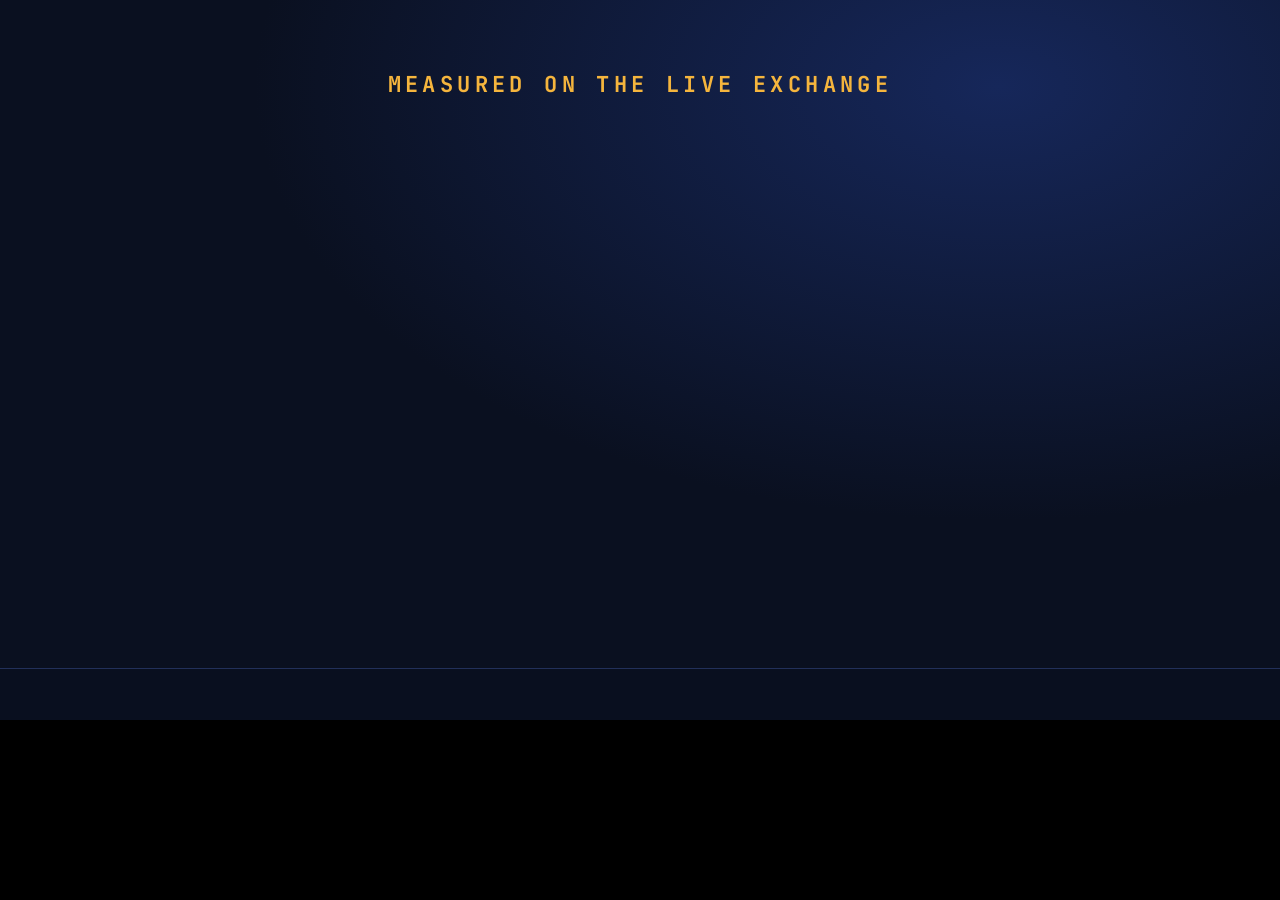
==== docs/promo.html @ 5e8c0e62 "Docs and site for 0.3.0: screener, 38 tools, changelog" ====
<!doctype html>
<html lang="en">
<head>
<meta charset="utf-8">
<title>iran-bourse-mcp promo</title>
<meta name="viewport" content="width=device-width, initial-scale=1">
<!--
  A 1280x720 motion-graphics scene driven by a single function render(t).
  scripts/render_promo.py screenshots it at t = 0, 0.05, ... and ffmpeg stitches the frames into docs/assets/promo.mp4.
  Open promo.html?play=1 in a browser to watch it live. Numbers come from data.js (live snapshot and benchmarks).
-->
<link rel="stylesheet" href="https://fonts.googleapis.com/css2?family=Bricolage+Grotesque:opsz,wght@12..96,700;12..96,800&family=JetBrains+Mono:wght@400;600;700&family=Vazirmatn:wght@400;600;800&display=swap">
<style>
  :root { --bg:#0a1020; --bg2:#101c3f; --line:#22305a; --ink:#e8eef9; --muted:#8fa1c7; --teal:#2ec4b6; --saffron:#f5b53d; --red:#f0556a; --lapis:#5b7cfa; }
  * { box-sizing: border-box; }
  html, body { margin: 0; background: #000; }
  #stage { position: relative; width: 1280px; height: 720px; overflow: hidden; color: var(--ink);
    font-family: "Vazirmatn", "Segoe UI", Tahoma, sans-serif; background: radial-gradient(1200px 700px at 78% 12%, #16275a 0%, var(--bg) 62%); }
  .tiles { position: absolute; inset: -96px; background-image: url("assets/tiles.svg"); background-size: 96px 96px; opacity: .55;
    -webkit-mask-image: radial-gradient(ellipse 80% 90% at 80% 10%, #000 0%, transparent 72%); mask-image: radial-gradient(ellipse 80% 90% at 80% 10%, #000 0%, transparent 72%); }
  .scene { position: absolute; inset: 0; opacity: 0; }
  #tape { position: absolute; left: 0; right: 0; bottom: 0; height: 52px; border-top: 1px solid var(--line); background: rgba(10,16,32,.92); overflow: hidden; direction: ltr; }
  #tape-track { position: absolute; top: 14px; white-space: nowrap; font: 600 20px "JetBrains Mono", Consolas, monospace; }
  #tape-track > span { margin-right: 44px; display: inline-block; direction: ltr; unicode-bidi: isolate; } #tape-track b { font-family: "Vazirmatn", Tahoma, sans-serif; margin-right: 14px; color: var(--ink); display: inline-block; direction: rtl; unicode-bidi: isolate; }
  .up { color: var(--teal); } .down { color: var(--red); }
  /* scene 1 */
  .logo { position: absolute; left: 96px; top: 150px; width: 120px; height: 120px; }
  .eyebrow { position: absolute; left: 248px; top: 160px; font: 700 20px "JetBrains Mono", Consolas, monospace; letter-spacing: .22em; color: var(--saffron); }
  .title { position: absolute; left: 244px; top: 196px; font: 800 96px "Bricolage Grotesque", "Segoe UI", sans-serif; letter-spacing: -3px; white-space: nowrap; }
  .tag { position: absolute; left: 100px; top: 330px; font: 600 40px "Segoe UI", sans-serif; }
  .tag-fa { position: absolute; left: 100px; top: 396px; font: 600 38px "Vazirmatn", Tahoma, sans-serif; color: var(--muted); direction: rtl; }
  .pills { position: absolute; left: 100px; top: 480px; display: flex; gap: 14px; }
  .pill { border: 2px solid var(--teal); border-radius: 999px; padding: 8px 22px; font: 700 22px "Segoe UI", sans-serif; }
  /* scene 2 */
  .term { position: absolute; left: 70px; top: 78px; width: 760px; height: 540px; border-radius: 18px; background: #0a1230; border: 1px solid var(--line); overflow: hidden; direction: ltr; }
  .term header { height: 48px; background: var(--bg2); border-bottom: 1px solid var(--line); display: flex; align-items: center; gap: 9px; padding: 0 18px; color: var(--muted); font: 600 15px "Segoe UI", sans-serif; }
  .term header i { width: 12px; height: 12px; border-radius: 50%; display: inline-block; background: var(--red); } .term header i:nth-child(2){background:var(--saffron)} .term header i:nth-child(3){background:var(--teal)}
  .term .body { padding: 22px 26px; font: 500 21px/1.7 "JetBrains Mono", Consolas, monospace; }
  .prompt { color: var(--ink); direction: rtl; text-align: right; font: 700 24px/1.5 "Vazirmatn", Tahoma, sans-serif; min-height: 78px; }
  .call { color: var(--muted); font-size: 19px; } .ans { color: var(--ink); font-size: 21px; } .ans b { color: var(--teal); }
  .ladder { position: absolute; right: 70px; top: 120px; width: 330px; direction: ltr; }
  .ladder .hd { font: 800 34px "Vazirmatn", Tahoma, sans-serif; } .ladder .px { font: 700 50px "JetBrains Mono", Consolas, monospace; margin: 4px 0 14px; }
  .ladder .px span { font-size: 22px; color: var(--teal); margin-left: 12px; }
  .lvl { height: 25px; margin: 7px 0; display: flex; align-items: center; gap: 12px; font: 500 15px "JetBrains Mono", Consolas, monospace; color: var(--muted); }
  .lvl i { display: block; height: 17px; border-radius: 4px; } .lvl.a i { background: var(--red); } .lvl.b i { background: var(--teal); }
  /* scene 3 */
  .stat { position: absolute; top: 170px; width: 340px; text-align: center; direction: ltr; }
  .stat .n { font: 800 118px "Bricolage Grotesque", "Segoe UI", sans-serif; letter-spacing: -4px; line-height: 1; }
  .stat .l { margin-top: 18px; font: 500 25px/1.4 "Segoe UI", sans-serif; color: var(--ink); } .stat .s { margin-top: 10px; font: 500 17px "JetBrains Mono", Consolas, monospace; color: var(--muted); }
  .head3 { position: absolute; left: 0; right: 0; top: 70px; text-align: center; font: 700 22px "JetBrains Mono", Consolas, monospace; letter-spacing: .2em; color: var(--saffron); }
  /* scene 4 */
  .head4 { position: absolute; left: 0; right: 0; top: 74px; text-align: center; font: 800 62px "Bricolage Grotesque", "Segoe UI", sans-serif; letter-spacing: -2px; }
  .chips { position: absolute; left: 110px; right: 110px; top: 190px; display: flex; flex-wrap: wrap; gap: 14px; justify-content: center; }
  .chip { border: 1.5px solid #2c3d70; border-radius: 999px; padding: 9px 22px; font: 600 23px "Segoe UI", sans-serif; background: rgba(17,28,58,.7); }
  .cmd { position: absolute; left: 110px; right: 110px; top: 420px; border: 1px solid #2c3d70; border-radius: 16px; background: #0a1230; padding: 22px 28px; font: 600 19px "JetBrains Mono", Consolas, monospace; direction: ltr; }
  .cmd .p { color: var(--saffron); margin-right: 14px; }
  .url { position: absolute; left: 0; right: 0; top: 580px; text-align: center; font: 700 34px "Segoe UI", sans-serif; color: var(--teal); }
</style>
</head>
<body>
<div id="stage">
  <div class="tiles" id="tiles"></div>

  <div class="scene" id="s1">
    <svg class="logo" id="logo" viewBox="-34 -34 68 68"><rect x="-30" y="-30" width="60" height="60" rx="14" fill="#101c3f" stroke="#2ec4b6" stroke-width="2.5"/><g fill="none" stroke="#2ec4b6" stroke-width="3"><rect x="-15" y="-15" width="30" height="30"/><rect x="-15" y="-15" width="30" height="30" transform="rotate(45)"/></g><g fill="none" stroke="#f5b53d" stroke-width="2.4"><rect x="-8" y="-8" width="16" height="16"/><rect x="-8" y="-8" width="16" height="16" transform="rotate(45)"/></g><circle r="3.2" fill="#f5b53d"/></svg>
    <div class="eyebrow">MODEL CONTEXT PROTOCOL SERVER</div>
    <div class="title" id="title"></div>
    <div class="tag" id="tag">The Tehran Stock Exchange, for AI agents.</div>
    <div class="tag-fa" id="tagfa">بورس تهران، برای ایجنت‌های هوش مصنوعی</div>
    <div class="pills" id="pills"></div>
  </div>

  <div class="scene" id="s2">
    <div class="term"><header><i></i><i></i><i></i><span style="margin-left:10px">agent · iran-bourse-mcp</span></header><div class="body">
      <div class="prompt" id="prompt"></div>
      <div id="calls"></div><div id="answers" style="margin-top:14px"></div>
    </div></div>
    <div class="ladder" id="ladder"></div>
  </div>

  <div class="scene" id="s3">
    <div class="head3">MEASURED ON THE LIVE EXCHANGE</div>
    <div id="stats"></div>
  </div>

  <div class="scene" id="s4">
    <div class="head4">Works with every agent</div>
    <div class="chips" id="chips"></div>
    <div class="cmd" id="cmd"><span class="p">$</span>claude mcp add iran-bourse -- uvx --from git+https://github.com/msmahdinejad/iran-bourse-mcp iran-bourse-mcp</div>
    <div class="url">github.com/msmahdinejad/iran-bourse-mcp&nbsp; ★</div>
  </div>

  <div id="tape"><div id="tape-track"></div></div>
</div>
<script src="data.js"></script>
<script>
(function () {
  var D = window.SITE_DATA || {}, S = D.snapshot || {}, F = (S.foolad || {}), Q = F.quote || {}, B = D.bench_data_plane, A = D.bench_agents;
  var clamp = function (x, a, b) { return Math.max(a, Math.min(b, x)); };
  var ease = function (x) { x = clamp(x, 0, 1); return x < .5 ? 4 * x * x * x : 1 - Math.pow(-2 * x + 2, 3) / 2; };
  var seg = function (t, a, b) { return clamp((t - a) / (b - a), 0, 1); };
  var typed = function (s, t, start, cps) { return s.slice(0, Math.max(0, Math.floor((t - start) * cps))); };
  var $ = function (id) { return document.getElementById(id); };
  var nf = function (n, d) { return Number(n).toLocaleString("en-US", { maximumFractionDigits: d || 0 }); };

  // ---- static content
  var tape = (S.tape || []).map(function (r) { return '<span><b>' + r.symbol + '</b>' + nf(r.last) + ' <span class="' + (r.pct >= 0 ? "up" : "down") + '">' + (r.pct >= 0 ? "+" : "") + r.pct.toFixed(2) + '%</span></span>'; }).join("");
  $("tape-track").innerHTML = tape + tape + tape;
  $("pills").innerHTML = ["38 tools", "read-only", "100% tick coverage", "MIT"].map(function (x, i) { return '<div class="pill" style="border-color:' + ["#2ec4b6", "#5b7cfa", "#f5b53d", "#8fa1c7"][i] + '">' + x + '</div>'; }).join("");
  var chips = ["Claude Code", "Claude Desktop", "Codex", "Gemini CLI", "Cursor", "VS Code", "Windsurf", "Cline", "Zed", "Goose", "OpenCode", "Kiro", "Qwen Code", "JetBrains", "Amp", "any MCP client"];
  $("chips").innerHTML = chips.map(function (c) { return '<div class="chip">' + c + '</div>'; }).join("");

  var ob = F.order_book || { asks: [], bids: [] };
  var asks = (ob.asks || []).slice(0, 5).reverse(), bids = (ob.bids || []).slice(0, 5);
  var maxv = Math.log10(Math.max.apply(null, asks.concat(bids).map(function (x) { return x.volume; }).concat([100])) + 10);
  var lvl = function (x, k) { return '<div class="lvl ' + k + '"><span style="width:62px;text-align:right">' + nf(x.price) + '</span><i style="width:' + Math.max(6, Math.log10(x.volume + 10) / maxv * 190) + 'px"></i></div>'; };
  $("ladder").innerHTML = '<div class="hd">' + ((F.identity || {}).symbol || "فولاد") + '</div><div class="px">' + nf((Q.last || {}).price || 0) + '<span>' + (((Q.last || {}).change_pct || 0) >= 0 ? "+" : "") + (((Q.last || {}).change_pct || 0)).toFixed(2) + '%</span></div>' +
    asks.map(function (x) { return lvl(x, "a"); }).join("") + '<div style="height:8px"></div>' + bids.map(function (x) { return lvl(x, "b"); }).join("");

  var rl = F.real_legal || {}, real = rl.real || {}, comp = ((F.trade_summary || {}).completeness) || {}, holders = ((F.holders || {}).top) || [];
  var net = real.net_value;
  var prompt = "فولاد رو کامل بررسی کن: صف، پول حقیقی، سهامداران، کدال";
  var calls = ['● symbol_overview(symbol="فولاد")', '● real_legal_flow(symbol="فولاد", days=5)', '● trade_summary(symbol="فولاد")', '● codal_filings(symbol="فولاد", limit=3)'];
  var answers = [
    '<b>Foolad</b> ' + nf((Q.last || {}).price || 0) + ' Rial (' + ((Q.last || {}).change_pct >= 0 ? "+" : "") + (((Q.last || {}).change_pct) || 0).toFixed(2) + '%)' + (Q.at_upper_limit ? ', at the <b>upper limit</b>' : ''),
    'Real persons net <b>' + (net == null ? "n/a" : (Math.abs(net) / 1e9).toFixed(0) + 'bn Rial ' + (net > 0 ? "in" : "out")) + '</b>, buyer power <b>' + (rl.real_buyer_power || "n/a") + '</b>',
    '<b>' + nf(comp.ticks_count || 0) + '</b> ticks = <b>' + (comp.volume_coverage_pct || 100) + '%</b> of official volume',
    'Largest holder <b>' + (holders[0] ? holders[0].percent + '%' : "") + '</b>, top five <b>' + ((F.holders || {}).top5_percent || "") + '%</b>'
  ];

  // stats scene
  var stats = [];
  if (B) {
    var byId = {}; B.tasks.forEach(function (t) { byId[t.id] = t; });
    var tk = byId.trade_summary, bq = byId.buy_queues;
    if (tk) stats.push({ n: tk.token_reduction, fmt: function (v) { return "÷" + nf(v); }, l: "fewer tokens to read a day of ticks", s: nf(tk.raw.tokens) + " → " + nf(tk.mcp.tokens) + " tokens", c: "#2ec4b6" });
    if (bq) stats.push({ n: bq.raw.requests, fmt: function (v) { return nf(v) + " → 1"; }, l: "requests for a market-wide buy-queue ranking", s: "one tool call", c: "#f5b53d" });
  }
  if (A) {
    var acc = function (arm) { var rs = Object.keys(A.arms[arm].runs).map(function (k) { return A.arms[arm].runs[k].score; }); return rs.reduce(function (a, b) { return a + b; }, 0) / rs.length * 100; };
    stats.push({ n: acc("mcp"), fmt: function (v) { return Math.round(v) + "%"; }, l: "answers correct with the server (browser-only agent: " + Math.round(acc("browser")) + "%)", s: "graded against independent ground truth", c: "#5b7cfa" });
  }
  $("stats").innerHTML = stats.map(function (st, i) { var x = 640 - (stats.length * 380) / 2 + i * 380 + 20; return '<div class="stat" id="st' + i + '" style="left:' + x + 'px"><div class="n" id="stn' + i + '" style="color:' + st.c + '">0</div><div class="l">' + st.l + '</div><div class="s">' + st.s + '</div></div>'; }).join("");

  // ---- timeline
  var TOTAL = 15.5;
  var TITLE = "iran-bourse-mcp";
  function scene(el, t, a, b, fade) { fade = fade || .45; var v = Math.min(seg(t, a, a + fade), 1 - seg(t, b - fade, b)); el.style.opacity = ease(v); return v; }
  function render(t) {
    // tiles drift and ticker scroll
    $("tiles").style.transform = "translate(" + (-t * 9 % 96) + "px," + (t * 5 % 96) + "px)";
    $("tape-track").style.transform = "translateX(" + (-t * 120) + "px)";
    // scene 1: 0 - 3.6
    var v1 = scene($("s1"), t, -1, 3.6, .5);
    $("logo").style.transform = "scale(" + (.6 + .4 * ease(seg(t, 0, .9))) + ") rotate(" + ((1 - ease(seg(t, 0, 1.1))) * -90) + "deg)";
    $("logo").style.opacity = ease(seg(t, 0, .6));
    $("title").textContent = typed(TITLE, t, .35, 16);
    $("tag").style.opacity = ease(seg(t, 1.1, 1.6)); $("tag").style.transform = "translateY(" + (1 - ease(seg(t, 1.1, 1.6))) * 16 + "px)";
    $("tagfa").style.opacity = ease(seg(t, 1.5, 2.0)); $("tagfa").style.transform = "translateY(" + (1 - ease(seg(t, 1.5, 2.0))) * 16 + "px)";
    $("pills").style.opacity = ease(seg(t, 2.0, 2.5));
    $("s1").style.transform = "translateY(" + (-ease(seg(t, 3.1, 3.6)) * 40) + "px)";
    // scene 2: 3.4 - 9.4
    scene($("s2"), t, 3.4, 9.6, .5);
    $("prompt").textContent = typed(prompt, t, 4.0, 22);
    $("calls").innerHTML = calls.map(function (c, i) { var a = 6.0 + i * .5; return '<div class="call" style="opacity:' + ease(seg(t, a, a + .25)) + '">' + c + '</div>'; }).join("");
    $("answers").innerHTML = answers.map(function (c, i) { var a = 8.0 + i * .45; return '<div class="ans" style="opacity:' + ease(seg(t, a, a + .3)) + ';transform:translateX(' + (1 - ease(seg(t, a, a + .3))) * 16 + 'px)">• ' + c + '</div>'; }).join("");
    $("ladder").style.transform = "translateX(" + (1 - ease(seg(t, 4.2, 4.9))) * 60 + "px)";
    $("ladder").style.opacity = ease(seg(t, 4.2, 4.9));
    // scene 3: 9.2 - 12.8
    scene($("s3"), t, 9.2, 12.9, .5);
    stats.forEach(function (st, i) { var p = ease(seg(t, 9.7 + i * .35, 11.4 + i * .35)); $("stn" + i).textContent = st.fmt(st.n * p); $("st" + i).style.opacity = ease(seg(t, 9.6 + i * .35, 10.0 + i * .35)); });
    // scene 4: 12.6 - 15.5
    scene($("s4"), t, 12.7, TOTAL + 1, .5);
    $("chips").style.opacity = 1;
    Array.prototype.forEach.call($("chips").children, function (c, i) { var a = 13.0 + i * .06; c.style.opacity = ease(seg(t, a, a + .3)); c.style.transform = "translateY(" + (1 - ease(seg(t, a, a + .3))) * 14 + "px)"; });
    $("cmd").style.opacity = ease(seg(t, 14.0, 14.4));
    document.querySelector(".url").style.opacity = ease(seg(t, 14.4, 14.9));
  }
  window.render = render; window.PROMO_TOTAL = TOTAL;
  var q = new URLSearchParams(location.search);
  if (q.has("t")) render(parseFloat(q.get("t")));
  else if (q.has("play")) { var t0 = performance.now(); (function loop(now) { var t = ((now - t0) / 1000) % (TOTAL + .8); render(t); requestAnimationFrame(loop); })(t0); }
  else render(10.4);
})();
</script>
</body>
</html>
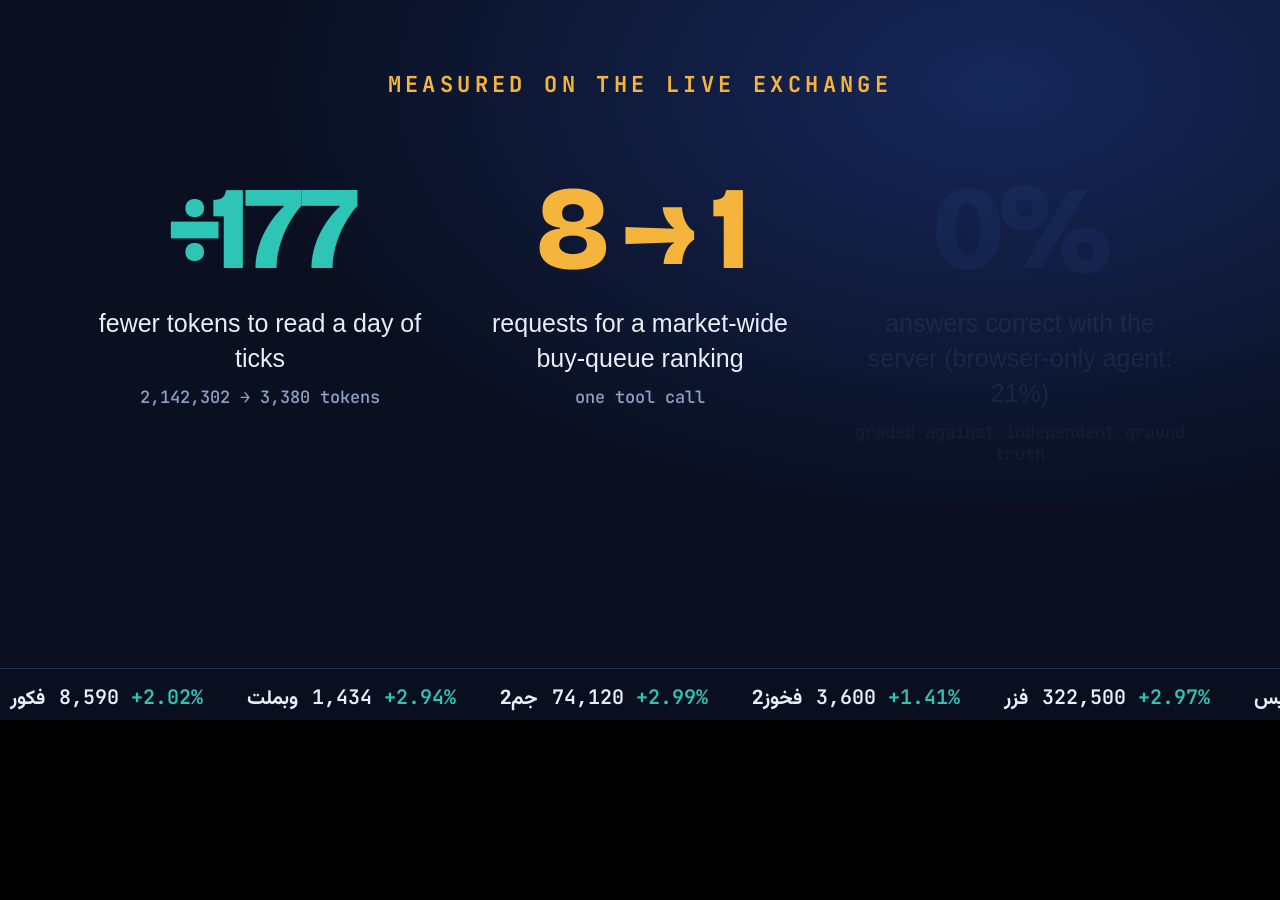
==== commit fc82f3d6: "Use PyPI as the install source 0.4.0 is on PyPI, so the generated install recipes, one-click links, " ====
--- a/docs/promo.html
+++ b/docs/promo.html
@@ -86,7 +86,7 @@
   <div class="scene" id="s4">
     <div class="head4">Works with every agent</div>
     <div class="chips" id="chips"></div>
-    <div class="cmd" id="cmd"><span class="p">$</span>claude mcp add iran-bourse -- uvx --from git+https://github.com/msmahdinejad/iran-bourse-mcp iran-bourse-mcp</div>
+    <div class="cmd" id="cmd"><span class="p">$</span>claude mcp add iran-bourse -- uvx iran-bourse-mcp</div>
     <div class="url">github.com/msmahdinejad/iran-bourse-mcp&nbsp; ★</div>
   </div>
 
